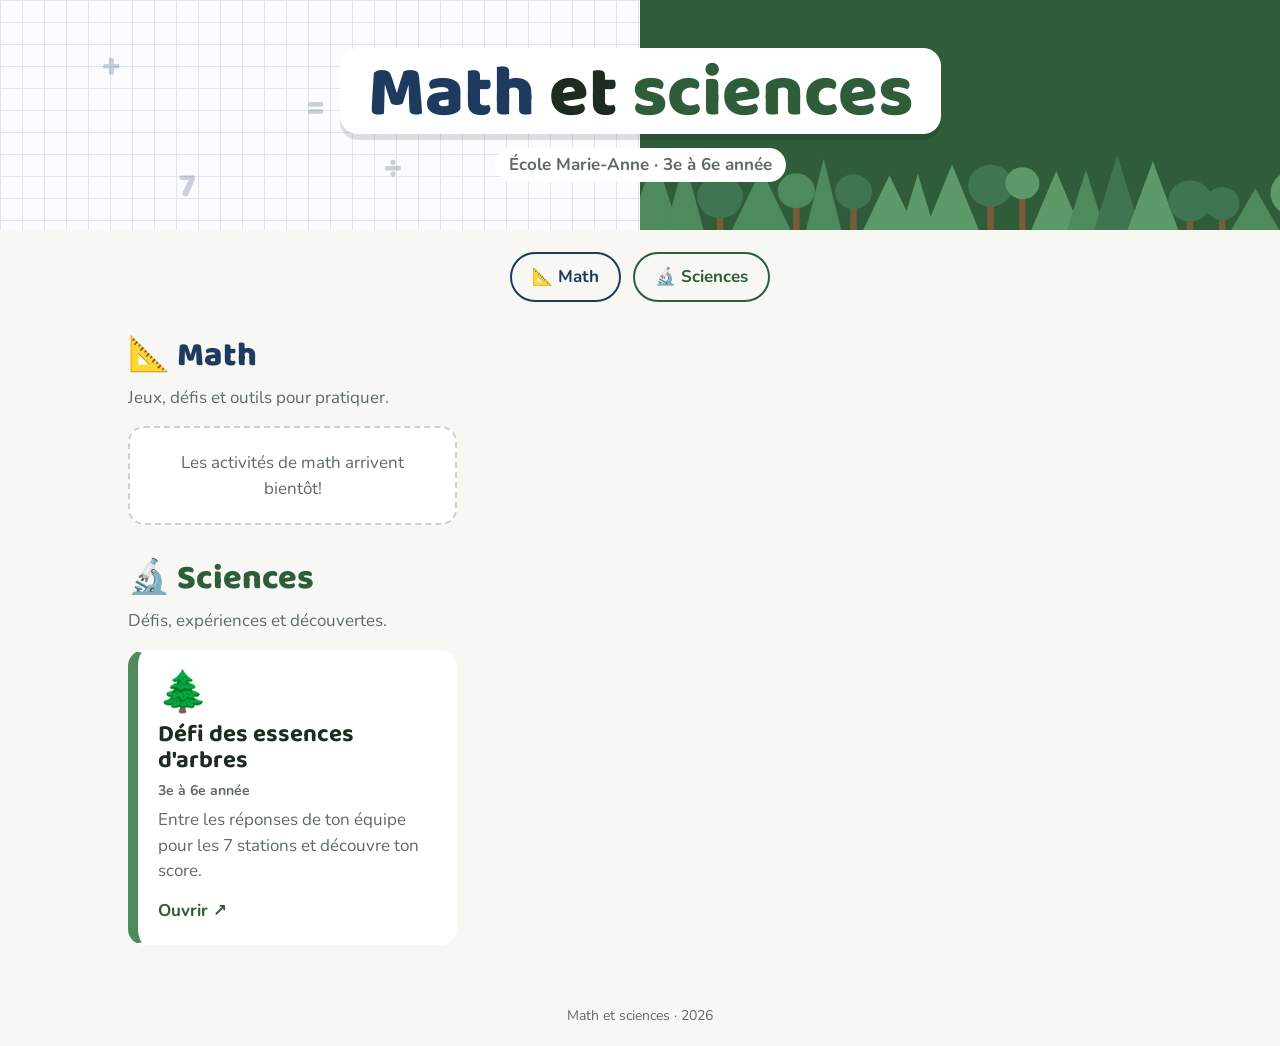
==== index.html @ 374506e2 "Add files via upload" ====
<!DOCTYPE html>
<html lang="fr">
<head>
<meta charset="utf-8">
<meta name="viewport" content="width=device-width, initial-scale=1">
<title>Math et sciences — École Marie-Anne</title>
<link rel="preconnect" href="https://fonts.googleapis.com">
<link rel="preconnect" href="https://fonts.gstatic.com" crossorigin>
<link href="https://fonts.googleapis.com/css2?family=Baloo+2:wght@600;800&family=Nunito:wght@400;700&display=swap" rel="stylesheet">
<style>
:root{
  --foret:#2F5D3A; --feuille:#4E8A5C; --mousse:#EAF2E6;
  --encre:#1F3A5F; --quadrille:#DCE6F2; --papier:#FBFCFE;
  --texte:#1E2B20; --doux:#5E6B62; --soleil:#F2B84B;
}
*{box-sizing:border-box}
body{margin:0;font-family:"Nunito",system-ui,sans-serif;color:var(--texte);background:#F7F8F4;font-size:17px;line-height:1.5}
a{color:inherit}
:focus-visible{outline:4px solid var(--soleil);outline-offset:3px;border-radius:8px}

/* En-tête : moitié feuille quadrillée (math), moitié forêt (science) */
header{display:grid;grid-template-columns:1fr 1fr;min-height:230px;position:relative;overflow:hidden}
header .math{background-color:var(--papier);
  background-image:linear-gradient(var(--quadrille) 1px,transparent 1px),linear-gradient(90deg,var(--quadrille) 1px,transparent 1px);
  background-size:22px 22px}
header .sci{background:var(--foret);position:relative}
header .sci svg{position:absolute;left:0;bottom:0;width:100%;height:90px}
header .titre{position:absolute;inset:0;display:flex;flex-direction:column;align-items:center;justify-content:center;text-align:center;padding:20px;pointer-events:none}
header h1{font-family:"Baloo 2",sans-serif;font-weight:800;font-size:clamp(40px,7vw,72px);line-height:1;margin:0;
  background:#fff;padding:10px 28px 4px;border-radius:18px;box-shadow:0 6px 0 rgba(0,0,0,.12)}
header h1 .m{color:var(--encre)} header h1 .s{color:var(--foret)}
header p{margin:14px 0 0;background:#fff;padding:4px 14px;border-radius:999px;font-weight:700;color:var(--doux)}
.deco{position:absolute;font-family:"Baloo 2",sans-serif;font-weight:800;color:var(--encre);opacity:.22;font-size:34px}

main{max-width:1060px;margin:0 auto;padding:28px 18px 40px}
nav{display:flex;gap:12px;justify-content:center;flex-wrap:wrap;margin:-6px 0 26px}
nav a{text-decoration:none;font-weight:700;padding:10px 20px;border-radius:999px;border:2px solid currentColor}
nav a.m{color:var(--encre)} nav a.s{color:var(--foret)}
nav a:hover{background:#fff}

section{margin-top:28px}
section h2{font-family:"Baloo 2",sans-serif;font-weight:800;font-size:34px;margin:0 0 4px;display:flex;align-items:center;gap:12px}
section .intro{color:var(--doux);margin:0 0 16px}
#math h2{color:var(--encre)} #science h2{color:var(--foret)}

.grille{display:grid;grid-template-columns:repeat(auto-fill,minmax(280px,1fr));gap:18px}
.carte{display:flex;flex-direction:column;gap:6px;text-decoration:none;background:#fff;border-radius:16px;padding:20px;border:2px solid transparent;position:relative;transition:transform .15s,border-color .15s}
#math .carte{border-left:10px solid var(--encre)}
#science .carte{border-left:10px solid var(--feuille)}
.carte:hover{transform:translateY(-3px);border-color:var(--soleil)}
@media (prefers-reduced-motion:reduce){.carte{transition:none}.carte:hover{transform:none}}
.carte .icone{font-size:40px;line-height:1}
.carte h3{font-family:"Baloo 2",sans-serif;font-size:24px;margin:4px 0 0;line-height:1.1}
.carte p{margin:0;color:var(--doux)}
.carte .niv{font-size:14px;font-weight:700;color:var(--doux)}
.carte .go{margin-top:auto;padding-top:8px;font-weight:700}
#math .go{color:var(--encre)} #science .go{color:var(--foret)}
.nouveau{position:absolute;top:14px;right:14px;background:var(--soleil);color:var(--texte);font-weight:800;font-size:13px;padding:3px 10px;border-radius:999px;transform:rotate(4deg)}
.vide{background:#fff;border:2px dashed #C9D2CC;border-radius:16px;padding:22px;color:var(--doux);text-align:center}

footer{text-align:center;color:var(--doux);font-size:14px;padding:20px}
@media(max-width:640px){header{grid-template-columns:1fr;min-height:260px}header .math{min-height:130px}header .sci{min-height:130px}}
</style>
</head>
<body>

<header>
  <div class="math" aria-hidden="true">
    <span class="deco" style="left:8%;top:18%">+</span>
    <span class="deco" style="left:30%;top:62%">÷</span>
    <span class="deco" style="left:14%;top:70%">7</span>
    <span class="deco" style="left:38%;top:14%">×</span>
    <span class="deco" style="left:24%;top:36%">=</span>
  </div>
  <div class="sci" aria-hidden="true"><svg id="foret" viewBox="0 0 600 90" preserveAspectRatio="none"></svg></div>
  <div class="titre">
    <h1><span class="m">Math</span> et <span class="s">sciences</span></h1>
    <p id="sousTitre"></p>
  </div>
</header>

<main>
  <nav>
    <a class="m" href="#math">📐 Math</a>
    <a class="s" href="#science">🔬 Sciences</a>
  </nav>

  <section id="math">
    <h2>📐 Math</h2>
    <p class="intro">Jeux, défis et outils pour pratiquer.</p>
    <div class="grille" id="grilleMath"></div>
  </section>

  <section id="science">
    <h2>🔬 Sciences</h2>
    <p class="intro">Défis, expériences et découvertes.</p>
    <div class="grille" id="grilleScience"></div>
  </section>
</main>

<footer id="pied"></footer>

<script>
/* =========================================================
   CE QU'IL FAUT MODIFIER POUR METTRE LE SITE À JOUR
   ========================================================= */
const SOUS_TITRE = "École Marie-Anne · 3e à 6e année";

// Pour ajouter une activité : copie un bloc { ... }, colle-le dans la liste
// et change les informations. matiere : "math" ou "science".
// date : la date d'ajout (le badge « Nouveau! » s'affiche pendant 14 jours).
const RESSOURCES = [
  {
    matiere: "science",
    icone: "🌲",
    titre: "Défi des essences d'arbres",
    description: "Entre les réponses de ton équipe pour les 7 stations et découvre ton score.",
    niveaux: "3e à 6e année",
    lien: "https://script.google.com/macros/s/AKfycbwBoba_kfofpXw3g_yowKZV_xkmOaLPR7cN2TtgPImqyHQHeQxLWDqhCbAi-2AgjlAp/exec",
    date: "2026-09-27"
  },
];
/* ========================================================= */

function esc(s){return String(s??"").replace(/[&<>"']/g,c=>({"&":"&amp;","<":"&lt;",">":"&gt;",'"':"&quot;","'":"&#39;"}[c]));}
function estNouveau(d){const t=Date.parse(d);return !isNaN(t)&&(Date.now()-t)<14*864e5;}
function carte(r){
  return `<a class="carte" href="${esc(r.lien)}" target="_blank" rel="noopener">
    ${estNouveau(r.date)?'<span class="nouveau">Nouveau!</span>':''}
    <span class="icone" aria-hidden="true">${esc(r.icone||"⭐")}</span>
    <h3>${esc(r.titre)}</h3>
    ${r.niveaux?`<span class="niv">${esc(r.niveaux)}</span>`:''}
    <p>${esc(r.description)}</p>
    <span class="go">Ouvrir ↗</span></a>`;
}
function remplir(id,matiere,vide){
  const items=RESSOURCES.filter(r=>r.matiere===matiere).sort((a,b)=>(b.date||"").localeCompare(a.date||""));
  document.getElementById(id).innerHTML=items.length?items.map(carte).join(""):`<div class="vide">${vide}</div>`;
}
remplir("grilleMath","math","Les activités de math arrivent bientôt!");
remplir("grilleScience","science","Les activités de sciences arrivent bientôt!");
document.getElementById("sousTitre").textContent=SOUS_TITRE;
document.getElementById("pied").textContent="Math et sciences · "+new Date().getFullYear();

// Petite forêt dessinée (même style que les feuilles du défi)
(function(){let s="",x=-10,g=11;const r=()=>{g=(g*9301+49297)%233280;return g/233280};
  const c=["#4E8A5C","#3F7550","#5E9A69"];
  while(x<610){const w=30+r()*26,h=40+r()*40,k=c[Math.floor(r()*3)];
    s+=r()<.5?`<path d="M${x} 90 L${x+w/2} ${90-h} L${x+w} 90Z" fill="${k}"/>`
      :`<rect x="${x+w/2-3}" y="${90-h*.45}" width="6" height="${h*.45}" fill="#7A5A3A"/><circle cx="${x+w/2}" cy="${90-h*.62}" r="${w*.42}" fill="${k}"/>`;
    x+=w*.72;}
  document.getElementById("foret").innerHTML=s;})();
</script>
</body>
</html>
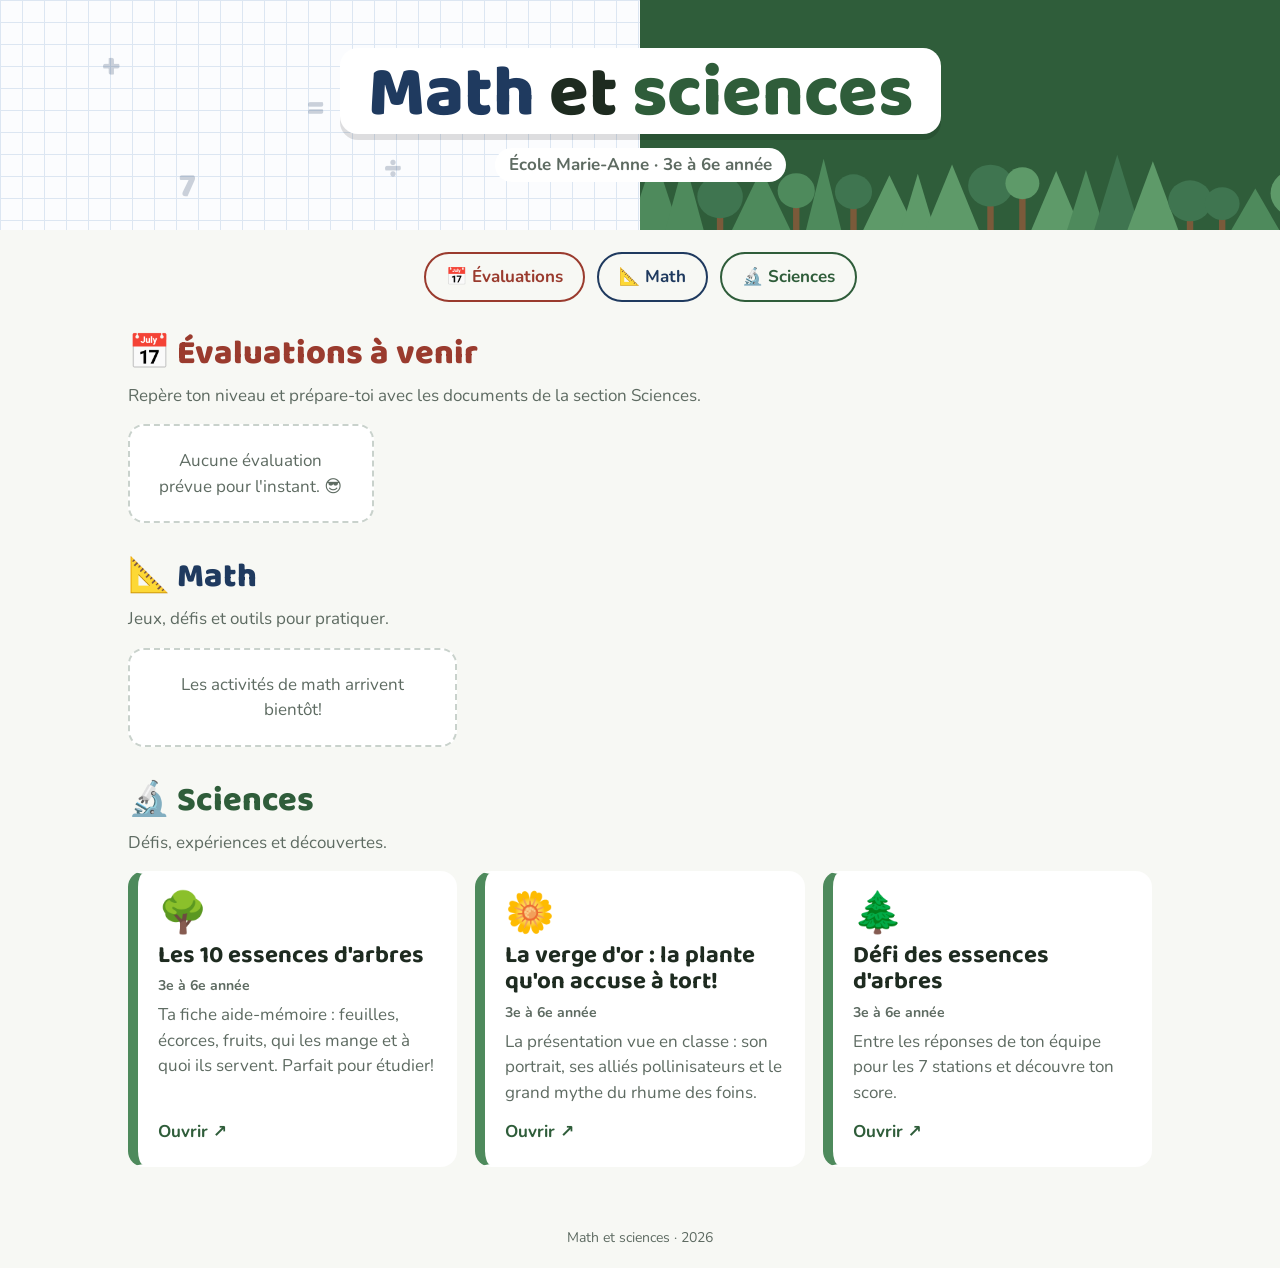
==== commit 834bf76b: "Add files via upload" ====
--- a/index.html
+++ b/index.html
@@ -35,7 +35,7 @@
 main{max-width:1060px;margin:0 auto;padding:28px 18px 40px}
 nav{display:flex;gap:12px;justify-content:center;flex-wrap:wrap;margin:-6px 0 26px}
 nav a{text-decoration:none;font-weight:700;padding:10px 20px;border-radius:999px;border:2px solid currentColor}
-nav a.m{color:var(--encre)} nav a.s{color:var(--foret)}
+nav a.e{color:#9A3B2E} nav a.m{color:var(--encre)} nav a.s{color:var(--foret)}
 nav a:hover{background:#fff}
 
 section{margin-top:28px}
@@ -58,6 +58,16 @@
 .nouveau{position:absolute;top:14px;right:14px;background:var(--soleil);color:var(--texte);font-weight:800;font-size:13px;padding:3px 10px;border-radius:999px;transform:rotate(4deg)}
 .vide{background:#fff;border:2px dashed #C9D2CC;border-radius:16px;padding:22px;color:var(--doux);text-align:center}
 
+/* Évaluations à venir */
+#evals{margin:0 0 8px}
+#evals h2{color:#9A3B2E}
+.evals{display:grid;grid-template-columns:repeat(auto-fill,minmax(220px,1fr));gap:14px}
+.eval{background:#fff;border-radius:16px;padding:16px 18px;border-top:8px solid var(--c);display:flex;flex-direction:column;gap:4px}
+.eval .niv-badge{align-self:flex-start;background:var(--c);color:var(--texte);font-weight:800;font-size:15px;padding:2px 12px;border-radius:999px}
+.eval .quand{font-family:"Baloo 2",sans-serif;font-weight:800;font-size:22px;line-height:1.15;margin-top:4px}
+.eval .heure{font-weight:700;color:var(--doux)}
+.eval .sujet{margin:4px 0 0}
+.eval.bientot .quand::after{content:" · bientôt!";color:#9A3B2E;font-size:16px}
 footer{text-align:center;color:var(--doux);font-size:14px;padding:20px}
 @media(max-width:640px){header{grid-template-columns:1fr;min-height:260px}header .math{min-height:130px}header .sci{min-height:130px}}
 </style>
@@ -81,9 +91,16 @@
 
 <main>
   <nav>
+    <a class="e" href="#evals">📅 Évaluations</a>
     <a class="m" href="#math">📐 Math</a>
     <a class="s" href="#science">🔬 Sciences</a>
   </nav>
+
+  <section id="evals">
+    <h2>📅 Évaluations à venir</h2>
+    <p class="intro">Repère ton niveau et prépare-toi avec les documents de la section Sciences.</p>
+    <div class="evals" id="grilleEvals"></div>
+  </section>
 
   <section id="math">
     <h2>📐 Math</h2>
@@ -109,7 +126,34 @@
 // Pour ajouter une activité : copie un bloc { ... }, colle-le dans la liste
 // et change les informations. matiere : "math" ou "science".
 // date : la date d'ajout (le badge « Nouveau! » s'affiche pendant 14 jours).
+// Évaluations : elles disparaissent toutes seules le lendemain de leur date.
+// niveau : "3e", "4e", "5e" ou "6e". date : AAAA-MM-JJ.
+const EVALUATIONS = [
+  { niveau:"3e", matiere:"Sciences", date:"2026-10-23", heure:"11 h 00", sujet:"La verge d'or + les 10 essences d'arbres" },
+  { niveau:"6e", matiere:"Sciences", date:"2026-10-26", heure:"11 h 30", sujet:"La verge d'or + les 10 essences d'arbres" },
+  { niveau:"4e", matiere:"Sciences", date:"2026-10-26", heure:"14 h 10", sujet:"La verge d'or + les 10 essences d'arbres" },
+  { niveau:"5e", matiere:"Sciences", date:"2026-10-27", heure:"14 h 10", sujet:"La verge d'or + les 10 essences d'arbres" },
+];
+
 const RESSOURCES = [
+  {
+    matiere: "science",
+    icone: "🌳",
+    titre: "Les 10 essences d'arbres",
+    description: "Ta fiche aide-mémoire : feuilles, écorces, fruits, qui les mange et à quoi ils servent. Parfait pour étudier!",
+    niveaux: "3e à 6e année",
+    lien: "essences-arbres.pdf",
+    date: "2026-10-19"
+  },
+  {
+    matiere: "science",
+    icone: "🌼",
+    titre: "La verge d'or : la plante qu'on accuse à tort!",
+    description: "La présentation vue en classe : son portrait, ses alliés pollinisateurs et le grand mythe du rhume des foins.",
+    niveaux: "3e à 6e année",
+    lien: "verge-dor.pdf",
+    date: "2026-10-19"
+  },
   {
     matiere: "science",
     icone: "🌲",
@@ -137,6 +181,25 @@
   const items=RESSOURCES.filter(r=>r.matiere===matiere).sort((a,b)=>(b.date||"").localeCompare(a.date||""));
   document.getElementById(id).innerHTML=items.length?items.map(carte).join(""):`<div class="vide">${vide}</div>`;
 }
+
+const COULEURS={"3e":"#F6C46A","4e":"#8CCB7E","5e":"#7FB2E5","6e":"#EFA3C0"};
+const JOURS=["dimanche","lundi","mardi","mercredi","jeudi","vendredi","samedi"];
+const MOIS=["janvier","février","mars","avril","mai","juin","juillet","août","septembre","octobre","novembre","décembre"];
+(function(){
+  const auj=new Date();auj.setHours(0,0,0,0);
+  const liste=EVALUATIONS.map(e=>{const [a,m,j]=e.date.split("-").map(Number);return {...e,d:new Date(a,m-1,j)};})
+    .filter(e=>e.d>=auj).sort((x,y)=>x.d-y.d||x.heure.localeCompare(y.heure));
+  const el=document.getElementById("grilleEvals");
+  if(!liste.length){el.innerHTML='<div class="vide">Aucune évaluation prévue pour l\'instant. 😎</div>';return;}
+  el.innerHTML=liste.map(e=>{
+    const jours=Math.round((e.d-auj)/864e5);
+    const quand=jours===0?"Aujourd'hui":jours===1?"Demain":`${JOURS[e.d.getDay()]} ${e.d.getDate()} ${MOIS[e.d.getMonth()]}`;
+    return `<div class="eval${jours<=2?' bientot':''}" style="--c:${COULEURS[e.niveau]||'#ccc'}">
+      <span class="niv-badge">${esc(e.niveau)} année</span>
+      <span class="quand">${esc(quand.charAt(0).toUpperCase()+quand.slice(1))}</span>
+      <span class="heure">${esc(e.heure)} · ${esc(e.matiere)}</span>
+      <p class="sujet">${esc(e.sujet)}</p></div>`;}).join("");
+})();
 remplir("grilleMath","math","Les activités de math arrivent bientôt!");
 remplir("grilleScience","science","Les activités de sciences arrivent bientôt!");
 document.getElementById("sousTitre").textContent=SOUS_TITRE;
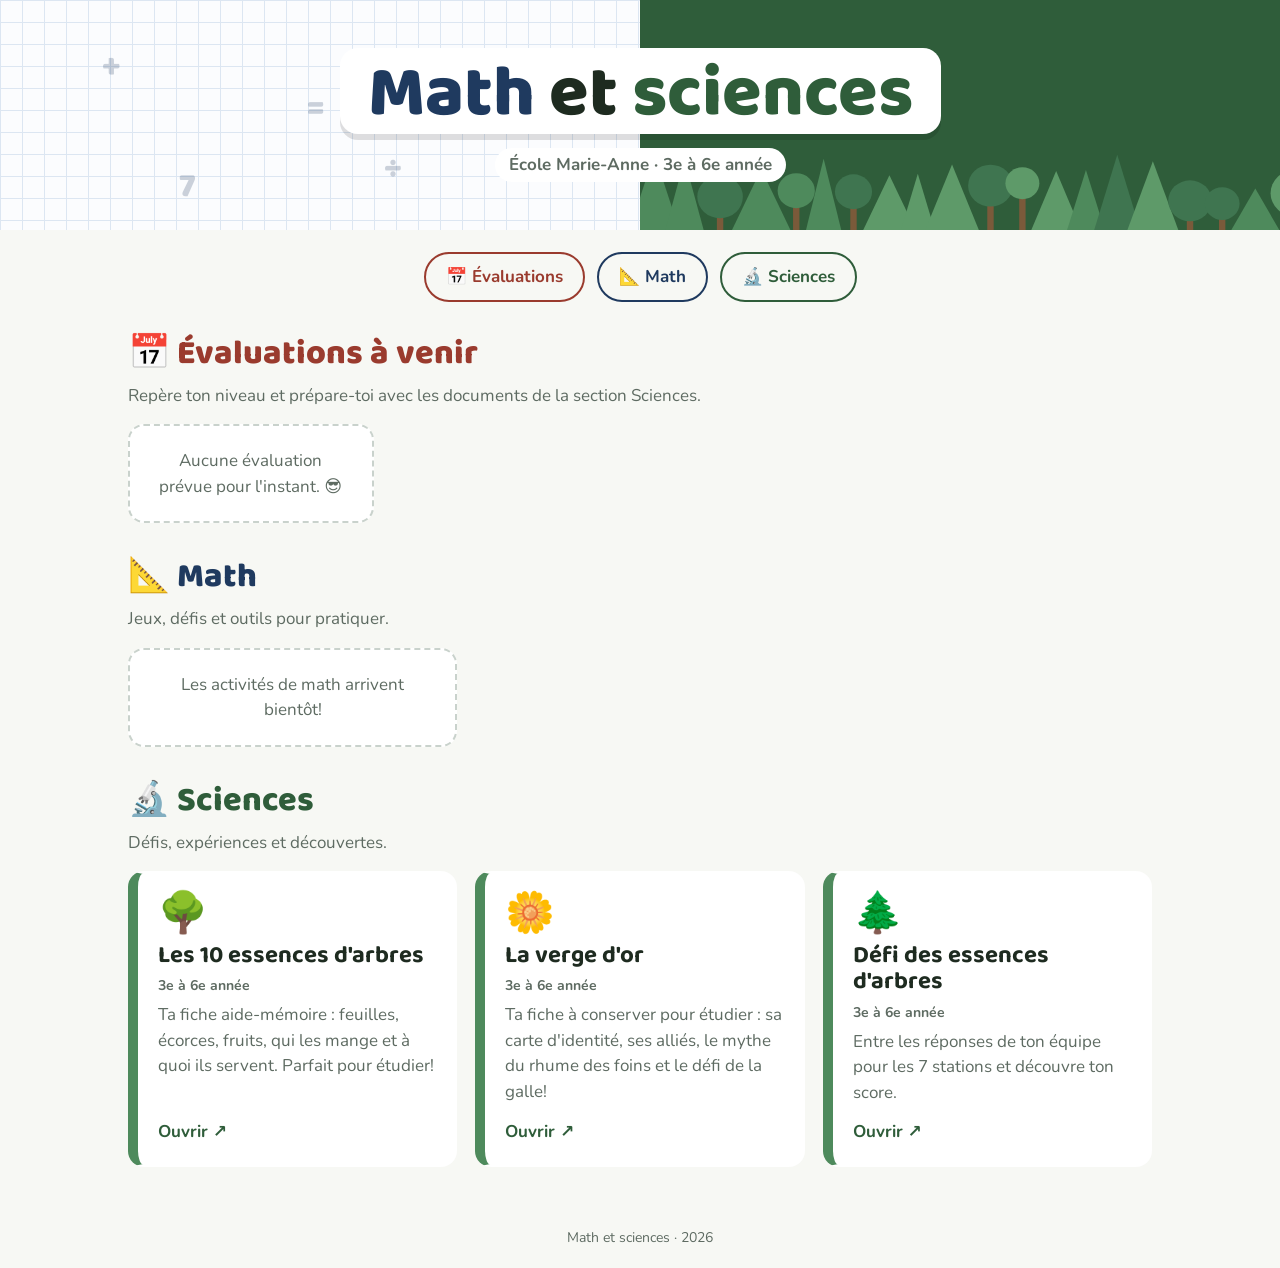
==== commit f6eb0b3f: "Add files via upload" ====
--- a/index.html
+++ b/index.html
@@ -148,8 +148,8 @@
   {
     matiere: "science",
     icone: "🌼",
-    titre: "La verge d'or : la plante qu'on accuse à tort!",
-    description: "La présentation vue en classe : son portrait, ses alliés pollinisateurs et le grand mythe du rhume des foins.",
+    titre: "La verge d'or",
+    description: "Ta fiche à conserver pour étudier : sa carte d'identité, ses alliés, le mythe du rhume des foins et le défi de la galle!",
     niveaux: "3e à 6e année",
     lien: "verge-dor.pdf",
     date: "2026-10-19"
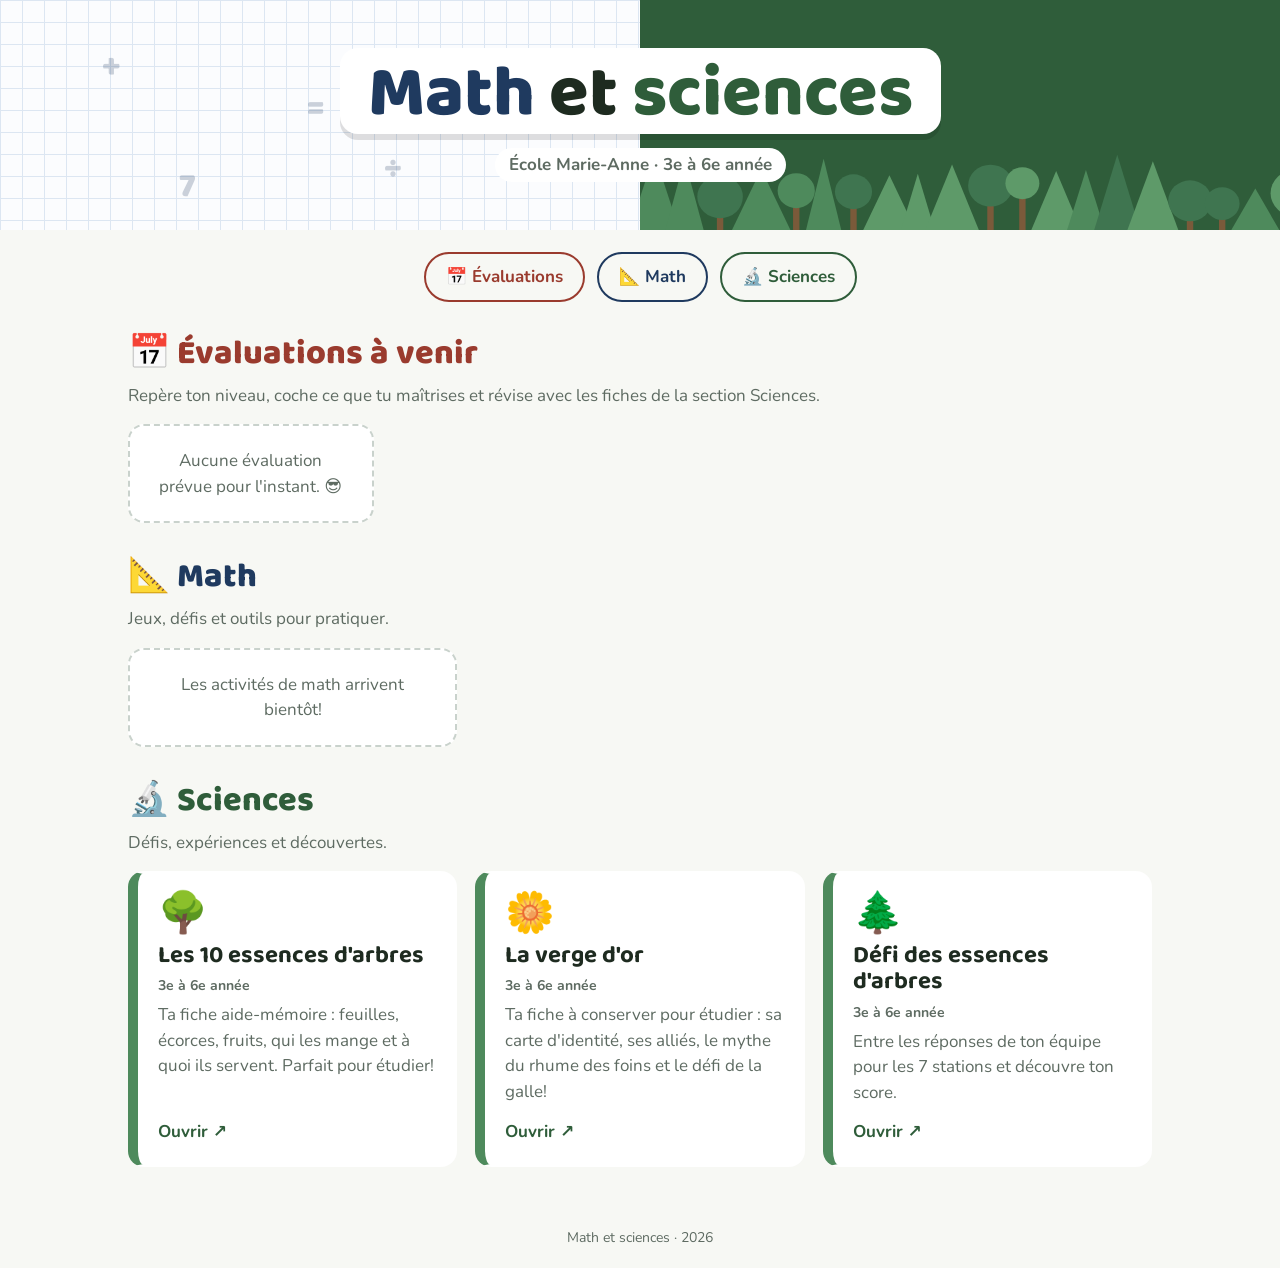
==== commit a0b9a395: "Add files via upload" ====
--- a/index.html
+++ b/index.html
@@ -67,6 +67,11 @@
 .eval .quand{font-family:"Baloo 2",sans-serif;font-weight:800;font-size:22px;line-height:1.15;margin-top:4px}
 .eval .heure{font-weight:700;color:var(--doux)}
 .eval .sujet{margin:4px 0 0}
+.eval .cap{color:#C2571B;font-weight:800;font-size:14px;margin-top:8px;padding-top:8px;border-top:2px dashed #e6e3d8}
+.eval ul.app{list-style:none;padding:0;margin:2px 0 0;display:flex;flex-direction:column;gap:4px}
+.eval ul.app li{font-size:14.5px;line-height:1.35;padding-left:22px;position:relative}
+.eval ul.app li::before{content:"☐";position:absolute;left:0;top:0}
+.rappel{margin-top:14px;background:#eaf5ee;border-radius:14px;padding:12px 16px;font-size:15px;line-height:1.5}
 .eval.bientot .quand::after{content:" · bientôt!";color:#9A3B2E;font-size:16px}
 footer{text-align:center;color:var(--doux);font-size:14px;padding:20px}
 @media(max-width:640px){header{grid-template-columns:1fr;min-height:260px}header .math{min-height:130px}header .sci{min-height:130px}}
@@ -98,8 +103,9 @@
 
   <section id="evals">
     <h2>📅 Évaluations à venir</h2>
-    <p class="intro">Repère ton niveau et prépare-toi avec les documents de la section Sciences.</p>
+    <p class="intro">Repère ton niveau, coche ce que tu maîtrises et révise avec les fiches de la section Sciences.</p>
     <div class="evals" id="grilleEvals"></div>
+    <div class="rappel" id="rappelArbres">🍁 <b>Feuillus :</b> érable à sucre, érable rouge, bouleau blanc, bouleau jaune, chêne rouge, peuplier faux-tremble<br>🌲 <b>Conifères :</b> sapin baumier, épinette blanche, pin blanc, thuya occidental</div>
   </section>
 
   <section id="math">
@@ -129,10 +135,10 @@
 // Évaluations : elles disparaissent toutes seules le lendemain de leur date.
 // niveau : "3e", "4e", "5e" ou "6e". date : AAAA-MM-JJ.
 const EVALUATIONS = [
-  { niveau:"3e", matiere:"Sciences", date:"2026-10-23", heure:"11 h 00", sujet:"La verge d'or + les 10 essences d'arbres" },
-  { niveau:"6e", matiere:"Sciences", date:"2026-10-26", heure:"11 h 30", sujet:"La verge d'or + les 10 essences d'arbres" },
-  { niveau:"4e", matiere:"Sciences", date:"2026-10-26", heure:"14 h 10", sujet:"La verge d'or + les 10 essences d'arbres" },
-  { niveau:"5e", matiere:"Sciences", date:"2026-10-27", heure:"14 h 10", sujet:"La verge d'or + les 10 essences d'arbres" },
+  { niveau:"3e", matiere:"Sciences", date:"2026-10-23", heure:"11 h 00", sujet:"Les 10 essences d'arbres" , apprendre:["Dire si un arbre est un feuillu 🍁 ou un conifère 🌲", "Nommer 3 utilités d'un arbre pour l'humain (au choix)", "Associer un animal à un arbre (au choix)", "Donner 1 info de plus sur un arbre (au choix)"] },
+  { niveau:"6e", matiere:"Sciences", date:"2026-10-26", heure:"11 h 30", sujet:"La verge d'or + les 10 essences d'arbres" , apprendre:["Associer les arbres aux feuillus 🍁 et aux conifères 🌲", "Associer 3 fruits à leur arbre (au choix)", "Associer 3 feuilles ou aiguilles à leur arbre (au choix)", "Associer 2 animaux à leur arbre", "🌼 Verge d'or : donner 3 caractéristiques"] },
+  { niveau:"4e", matiere:"Sciences", date:"2026-10-26", heure:"14 h 10", sujet:"La verge d'or + les 10 essences d'arbres" , apprendre:["Associer les arbres aux feuillus 🍁 et aux conifères 🌲", "Associer 3 fruits à leur arbre (au choix)", "Associer 3 feuilles ou aiguilles à leur arbre (au choix)", "🌼 Verge d'or : donner 3 caractéristiques"] },
+  { niveau:"5e", matiere:"Sciences", date:"2026-10-27", heure:"14 h 10", sujet:"La verge d'or + les 10 essences d'arbres" , apprendre:["Associer les arbres aux feuillus 🍁 et aux conifères 🌲", "Associer 3 fruits à leur arbre (au choix)", "Associer 3 feuilles ou aiguilles à leur arbre (au choix)", "Associer 1 animal à un arbre (au choix)", "🌼 Verge d'or : donner 3 caractéristiques"] },
 ];
 
 const RESSOURCES = [
@@ -190,7 +196,7 @@
   const liste=EVALUATIONS.map(e=>{const [a,m,j]=e.date.split("-").map(Number);return {...e,d:new Date(a,m-1,j)};})
     .filter(e=>e.d>=auj).sort((x,y)=>x.d-y.d||x.heure.localeCompare(y.heure));
   const el=document.getElementById("grilleEvals");
-  if(!liste.length){el.innerHTML='<div class="vide">Aucune évaluation prévue pour l\'instant. 😎</div>';return;}
+  if(!liste.length){document.getElementById('rappelArbres').style.display='none';el.innerHTML='<div class="vide">Aucune évaluation prévue pour l\'instant. 😎</div>';return;}
   el.innerHTML=liste.map(e=>{
     const jours=Math.round((e.d-auj)/864e5);
     const quand=jours===0?"Aujourd'hui":jours===1?"Demain":`${JOURS[e.d.getDay()]} ${e.d.getDate()} ${MOIS[e.d.getMonth()]}`;
@@ -198,7 +204,7 @@
       <span class="niv-badge">${esc(e.niveau)} année</span>
       <span class="quand">${esc(quand.charAt(0).toUpperCase()+quand.slice(1))}</span>
       <span class="heure">${esc(e.heure)} · ${esc(e.matiere)}</span>
-      <p class="sujet">${esc(e.sujet)}</p></div>`;}).join("");
+      <p class="sujet">${esc(e.sujet)}</p>${(e.apprendre||[]).length?`<div class="cap">Je dois être capable de :</div><ul class="app">${e.apprendre.map(a=>`<li>${esc(a)}</li>`).join("")}</ul>`:""}</div>`;}).join("");
 })();
 remplir("grilleMath","math","Les activités de math arrivent bientôt!");
 remplir("grilleScience","science","Les activités de sciences arrivent bientôt!");
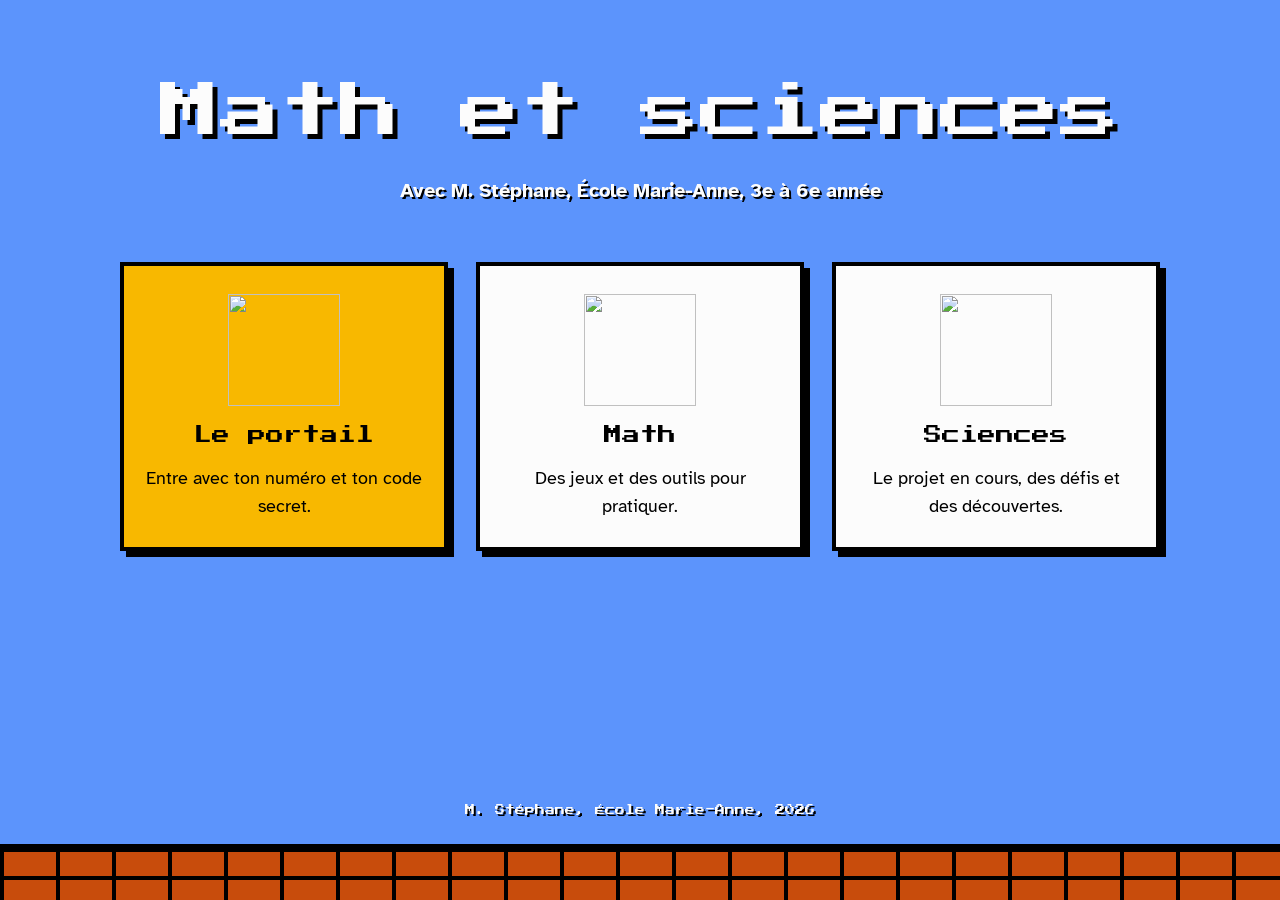
==== commit dc001782: "Add files via upload" ====
--- a/index.html
+++ b/index.html
@@ -3,222 +3,55 @@
 <head>
 <meta charset="utf-8">
 <meta name="viewport" content="width=device-width, initial-scale=1">
-<title>Math et sciences — École Marie-Anne</title>
 <link rel="preconnect" href="https://fonts.googleapis.com">
 <link rel="preconnect" href="https://fonts.gstatic.com" crossorigin>
-<link href="https://fonts.googleapis.com/css2?family=Baloo+2:wght@600;800&family=Nunito:wght@400;700&display=swap" rel="stylesheet">
+<link href="https://fonts.googleapis.com/css2?family=Atkinson+Hyperlegible:wght@400;700&family=Press+Start+2P&display=swap" rel="stylesheet">
+<link rel="stylesheet" href="style.css">
+<link rel="icon" href="icones/portail.png">
+<title>Math et sciences avec M. Stéphane</title>
 <style>
-:root{
-  --foret:#2F5D3A; --feuille:#4E8A5C; --mousse:#EAF2E6;
-  --encre:#1F3A5F; --quadrille:#DCE6F2; --papier:#FBFCFE;
-  --texte:#1E2B20; --doux:#5E6B62; --soleil:#F2B84B;
-}
-*{box-sizing:border-box}
-body{margin:0;font-family:"Nunito",system-ui,sans-serif;color:var(--texte);background:#F7F8F4;font-size:17px;line-height:1.5}
-a{color:inherit}
-:focus-visible{outline:4px solid var(--soleil);outline-offset:3px;border-radius:8px}
-
-/* En-tête : moitié feuille quadrillée (math), moitié forêt (science) */
-header{display:grid;grid-template-columns:1fr 1fr;min-height:230px;position:relative;overflow:hidden}
-header .math{background-color:var(--papier);
-  background-image:linear-gradient(var(--quadrille) 1px,transparent 1px),linear-gradient(90deg,var(--quadrille) 1px,transparent 1px);
-  background-size:22px 22px}
-header .sci{background:var(--foret);position:relative}
-header .sci svg{position:absolute;left:0;bottom:0;width:100%;height:90px}
-header .titre{position:absolute;inset:0;display:flex;flex-direction:column;align-items:center;justify-content:center;text-align:center;padding:20px;pointer-events:none}
-header h1{font-family:"Baloo 2",sans-serif;font-weight:800;font-size:clamp(40px,7vw,72px);line-height:1;margin:0;
-  background:#fff;padding:10px 28px 4px;border-radius:18px;box-shadow:0 6px 0 rgba(0,0,0,.12)}
-header h1 .m{color:var(--encre)} header h1 .s{color:var(--foret)}
-header p{margin:14px 0 0;background:#fff;padding:4px 14px;border-radius:999px;font-weight:700;color:var(--doux)}
-.deco{position:absolute;font-family:"Baloo 2",sans-serif;font-weight:800;color:var(--encre);opacity:.22;font-size:34px}
-
-main{max-width:1060px;margin:0 auto;padding:28px 18px 40px}
-nav{display:flex;gap:12px;justify-content:center;flex-wrap:wrap;margin:-6px 0 26px}
-nav a{text-decoration:none;font-weight:700;padding:10px 20px;border-radius:999px;border:2px solid currentColor}
-nav a.e{color:#9A3B2E} nav a.m{color:var(--encre)} nav a.s{color:var(--foret)}
-nav a:hover{background:#fff}
-
-section{margin-top:28px}
-section h2{font-family:"Baloo 2",sans-serif;font-weight:800;font-size:34px;margin:0 0 4px;display:flex;align-items:center;gap:12px}
-section .intro{color:var(--doux);margin:0 0 16px}
-#math h2{color:var(--encre)} #science h2{color:var(--foret)}
-
-.grille{display:grid;grid-template-columns:repeat(auto-fill,minmax(280px,1fr));gap:18px}
-.carte{display:flex;flex-direction:column;gap:6px;text-decoration:none;background:#fff;border-radius:16px;padding:20px;border:2px solid transparent;position:relative;transition:transform .15s,border-color .15s}
-#math .carte{border-left:10px solid var(--encre)}
-#science .carte{border-left:10px solid var(--feuille)}
-.carte:hover{transform:translateY(-3px);border-color:var(--soleil)}
-@media (prefers-reduced-motion:reduce){.carte{transition:none}.carte:hover{transform:none}}
-.carte .icone{font-size:40px;line-height:1}
-.carte h3{font-family:"Baloo 2",sans-serif;font-size:24px;margin:4px 0 0;line-height:1.1}
-.carte p{margin:0;color:var(--doux)}
-.carte .niv{font-size:14px;font-weight:700;color:var(--doux)}
-.carte .go{margin-top:auto;padding-top:8px;font-weight:700}
-#math .go{color:var(--encre)} #science .go{color:var(--foret)}
-.nouveau{position:absolute;top:14px;right:14px;background:var(--soleil);color:var(--texte);font-weight:800;font-size:13px;padding:3px 10px;border-radius:999px;transform:rotate(4deg)}
-.vide{background:#fff;border:2px dashed #C9D2CC;border-radius:16px;padding:22px;color:var(--doux);text-align:center}
-
-/* Évaluations à venir */
-#evals{margin:0 0 8px}
-#evals h2{color:#9A3B2E}
-.evals{display:grid;grid-template-columns:repeat(auto-fill,minmax(220px,1fr));gap:14px}
-.eval{background:#fff;border-radius:16px;padding:16px 18px;border-top:8px solid var(--c);display:flex;flex-direction:column;gap:4px}
-.eval .niv-badge{align-self:flex-start;background:var(--c);color:var(--texte);font-weight:800;font-size:15px;padding:2px 12px;border-radius:999px}
-.eval .quand{font-family:"Baloo 2",sans-serif;font-weight:800;font-size:22px;line-height:1.15;margin-top:4px}
-.eval .heure{font-weight:700;color:var(--doux)}
-.eval .sujet{margin:4px 0 0}
-.eval .cap{color:#C2571B;font-weight:800;font-size:14px;margin-top:8px;padding-top:8px;border-top:2px dashed #e6e3d8}
-.eval ul.app{list-style:none;padding:0;margin:2px 0 0;display:flex;flex-direction:column;gap:4px}
-.eval ul.app li{font-size:14.5px;line-height:1.35;padding-left:22px;position:relative}
-.eval ul.app li::before{content:"☐";position:absolute;left:0;top:0}
-.rappel{margin-top:14px;background:#eaf5ee;border-radius:14px;padding:12px 16px;font-size:15px;line-height:1.5}
-.eval.bientot .quand::after{content:" · bientôt!";color:#9A3B2E;font-size:16px}
-footer{text-align:center;color:var(--doux);font-size:14px;padding:20px}
-@media(max-width:640px){header{grid-template-columns:1fr;min-height:260px}header .math{min-height:130px}header .sci{min-height:130px}}
+  .hero { max-width: 1080px; margin: 0 auto; padding: 72px 20px 24px; text-align: center; }
+  .hero h1 { font-family: var(--pixel); color: var(--blanc); font-size: clamp(26px, 7vw, 60px); line-height: 1.35; text-shadow: 5px 5px 0 var(--nuit); }
+  .hero p { margin: 22px 0 0; color: var(--blanc); font-weight: 700; font-size: 20px; text-shadow: 2px 2px 0 var(--nuit); }
+  .portes { max-width: 1080px; margin: 0 auto; padding: 32px 20px 72px; display: grid; grid-template-columns: repeat(auto-fit, minmax(260px, 1fr)); gap: 28px; align-content: start; }
+  .porte { display: flex; flex-direction: column; align-items: center; text-align: center; gap: 16px; padding: 28px 22px 26px; text-decoration: none; }
+  .porte:hover { background: #FFF6D6; }
+  .porte:active { transform: translate(4px, 4px); box-shadow: 2px 2px 0 var(--nuit); }
+  .porte img { width: 112px; height: 112px; }
+  .porte h2 { font-family: var(--pixel); font-size: 18px; line-height: 1.5; }
+  .porte p { margin: 0; }
+  .porte.vedette { background: var(--or); }
+  .porte.vedette:hover { background: #FFD24A; }
 </style>
 </head>
 <body>
+<div class="hero">
+  <h1>Math et sciences</h1>
+  <p>Avec M. Stéphane, École Marie-Anne, 3e à 6e année</p>
+</div>
 
-<header>
-  <div class="math" aria-hidden="true">
-    <span class="deco" style="left:8%;top:18%">+</span>
-    <span class="deco" style="left:30%;top:62%">÷</span>
-    <span class="deco" style="left:14%;top:70%">7</span>
-    <span class="deco" style="left:38%;top:14%">×</span>
-    <span class="deco" style="left:24%;top:36%">=</span>
-  </div>
-  <div class="sci" aria-hidden="true"><svg id="foret" viewBox="0 0 600 90" preserveAspectRatio="none"></svg></div>
-  <div class="titre">
-    <h1><span class="m">Math</span> et <span class="s">sciences</span></h1>
-    <p id="sousTitre"></p>
-  </div>
-</header>
-
-<main>
-  <nav>
-    <a class="e" href="#evals">📅 Évaluations</a>
-    <a class="m" href="#math">📐 Math</a>
-    <a class="s" href="#science">🔬 Sciences</a>
-  </nav>
-
-  <section id="evals">
-    <h2>📅 Évaluations à venir</h2>
-    <p class="intro">Repère ton niveau, coche ce que tu maîtrises et révise avec les fiches de la section Sciences.</p>
-    <div class="evals" id="grilleEvals"></div>
-    <div class="rappel" id="rappelArbres">🍁 <b>Feuillus :</b> érable à sucre, érable rouge, bouleau blanc, bouleau jaune, chêne rouge, peuplier faux-tremble<br>🌲 <b>Conifères :</b> sapin baumier, épinette blanche, pin blanc, thuya occidental</div>
-  </section>
-
-  <section id="math">
-    <h2>📐 Math</h2>
-    <p class="intro">Jeux, défis et outils pour pratiquer.</p>
-    <div class="grille" id="grilleMath"></div>
-  </section>
-
-  <section id="science">
-    <h2>🔬 Sciences</h2>
-    <p class="intro">Défis, expériences et découvertes.</p>
-    <div class="grille" id="grilleScience"></div>
-  </section>
+<main class="portes">
+  <a class="bloc porte vedette" data-portail href="#">
+    <img class="pix" src="icones/portail.png" alt="" width="112" height="112">
+    <h2>Le portail</h2>
+    <p>Entre avec ton numéro et ton code secret.</p>
+  </a>
+  <a class="bloc porte" href="math.html">
+    <img class="pix" src="icones/compas.png" alt="" width="112" height="112">
+    <h2>Math</h2>
+    <p>Des jeux et des outils pour pratiquer.</p>
+  </a>
+  <a class="bloc porte" href="sciences.html">
+    <img class="pix" src="icones/eprouvette.png" alt="" width="112" height="112">
+    <h2>Sciences</h2>
+    <p>Le projet en cours, des défis et des découvertes.</p>
+  </a>
 </main>
 
-<footer id="pied"></footer>
-
-<script>
-/* =========================================================
-   CE QU'IL FAUT MODIFIER POUR METTRE LE SITE À JOUR
-   ========================================================= */
-const SOUS_TITRE = "École Marie-Anne · 3e à 6e année";
-
-// Pour ajouter une activité : copie un bloc { ... }, colle-le dans la liste
-// et change les informations. matiere : "math" ou "science".
-// date : la date d'ajout (le badge « Nouveau! » s'affiche pendant 14 jours).
-// Évaluations : elles disparaissent toutes seules le lendemain de leur date.
-// niveau : "3e", "4e", "5e" ou "6e". date : AAAA-MM-JJ.
-const EVALUATIONS = [
-  { niveau:"3e", matiere:"Sciences", date:"2026-10-23", heure:"11 h 00", sujet:"Les 10 essences d'arbres" , apprendre:["Dire si un arbre est un feuillu 🍁 ou un conifère 🌲", "Nommer 3 utilités d'un arbre pour l'humain (au choix)", "Associer un animal à un arbre (au choix)", "Donner 1 info de plus sur un arbre (au choix)"] },
-  { niveau:"6e", matiere:"Sciences", date:"2026-10-26", heure:"11 h 30", sujet:"La verge d'or + les 10 essences d'arbres" , apprendre:["Associer les arbres aux feuillus 🍁 et aux conifères 🌲", "Associer 3 fruits à leur arbre (au choix)", "Associer 3 feuilles ou aiguilles à leur arbre (au choix)", "Associer 2 animaux à leur arbre", "🌼 Verge d'or : donner 3 caractéristiques"] },
-  { niveau:"4e", matiere:"Sciences", date:"2026-10-26", heure:"14 h 10", sujet:"La verge d'or + les 10 essences d'arbres" , apprendre:["Associer les arbres aux feuillus 🍁 et aux conifères 🌲", "Associer 3 fruits à leur arbre (au choix)", "Associer 3 feuilles ou aiguilles à leur arbre (au choix)", "🌼 Verge d'or : donner 3 caractéristiques"] },
-  { niveau:"5e", matiere:"Sciences", date:"2026-10-27", heure:"14 h 10", sujet:"La verge d'or + les 10 essences d'arbres" , apprendre:["Associer les arbres aux feuillus 🍁 et aux conifères 🌲", "Associer 3 fruits à leur arbre (au choix)", "Associer 3 feuilles ou aiguilles à leur arbre (au choix)", "Associer 1 animal à un arbre (au choix)", "🌼 Verge d'or : donner 3 caractéristiques"] },
-];
-
-const RESSOURCES = [
-  {
-    matiere: "science",
-    icone: "🌳",
-    titre: "Les 10 essences d'arbres",
-    description: "Ta fiche aide-mémoire : feuilles, écorces, fruits, qui les mange et à quoi ils servent. Parfait pour étudier!",
-    niveaux: "3e à 6e année",
-    lien: "essences-arbres.pdf",
-    date: "2026-10-19"
-  },
-  {
-    matiere: "science",
-    icone: "🌼",
-    titre: "La verge d'or",
-    description: "Ta fiche à conserver pour étudier : sa carte d'identité, ses alliés, le mythe du rhume des foins et le défi de la galle!",
-    niveaux: "3e à 6e année",
-    lien: "verge-dor.pdf",
-    date: "2026-10-19"
-  },
-  {
-    matiere: "science",
-    icone: "🌲",
-    titre: "Défi des essences d'arbres",
-    description: "Entre les réponses de ton équipe pour les 7 stations et découvre ton score.",
-    niveaux: "3e à 6e année",
-    lien: "https://script.google.com/macros/s/AKfycbwBoba_kfofpXw3g_yowKZV_xkmOaLPR7cN2TtgPImqyHQHeQxLWDqhCbAi-2AgjlAp/exec",
-    date: "2026-09-27"
-  },
-];
-/* ========================================================= */
-
-function esc(s){return String(s??"").replace(/[&<>"']/g,c=>({"&":"&amp;","<":"&lt;",">":"&gt;",'"':"&quot;","'":"&#39;"}[c]));}
-function estNouveau(d){const t=Date.parse(d);return !isNaN(t)&&(Date.now()-t)<14*864e5;}
-function carte(r){
-  return `<a class="carte" href="${esc(r.lien)}" target="_blank" rel="noopener">
-    ${estNouveau(r.date)?'<span class="nouveau">Nouveau!</span>':''}
-    <span class="icone" aria-hidden="true">${esc(r.icone||"⭐")}</span>
-    <h3>${esc(r.titre)}</h3>
-    ${r.niveaux?`<span class="niv">${esc(r.niveaux)}</span>`:''}
-    <p>${esc(r.description)}</p>
-    <span class="go">Ouvrir ↗</span></a>`;
-}
-function remplir(id,matiere,vide){
-  const items=RESSOURCES.filter(r=>r.matiere===matiere).sort((a,b)=>(b.date||"").localeCompare(a.date||""));
-  document.getElementById(id).innerHTML=items.length?items.map(carte).join(""):`<div class="vide">${vide}</div>`;
-}
-
-const COULEURS={"3e":"#F6C46A","4e":"#8CCB7E","5e":"#7FB2E5","6e":"#EFA3C0"};
-const JOURS=["dimanche","lundi","mardi","mercredi","jeudi","vendredi","samedi"];
-const MOIS=["janvier","février","mars","avril","mai","juin","juillet","août","septembre","octobre","novembre","décembre"];
-(function(){
-  const auj=new Date();auj.setHours(0,0,0,0);
-  const liste=EVALUATIONS.map(e=>{const [a,m,j]=e.date.split("-").map(Number);return {...e,d:new Date(a,m-1,j)};})
-    .filter(e=>e.d>=auj).sort((x,y)=>x.d-y.d||x.heure.localeCompare(y.heure));
-  const el=document.getElementById("grilleEvals");
-  if(!liste.length){document.getElementById('rappelArbres').style.display='none';el.innerHTML='<div class="vide">Aucune évaluation prévue pour l\'instant. 😎</div>';return;}
-  el.innerHTML=liste.map(e=>{
-    const jours=Math.round((e.d-auj)/864e5);
-    const quand=jours===0?"Aujourd'hui":jours===1?"Demain":`${JOURS[e.d.getDay()]} ${e.d.getDate()} ${MOIS[e.d.getMonth()]}`;
-    return `<div class="eval${jours<=2?' bientot':''}" style="--c:${COULEURS[e.niveau]||'#ccc'}">
-      <span class="niv-badge">${esc(e.niveau)} année</span>
-      <span class="quand">${esc(quand.charAt(0).toUpperCase()+quand.slice(1))}</span>
-      <span class="heure">${esc(e.heure)} · ${esc(e.matiere)}</span>
-      <p class="sujet">${esc(e.sujet)}</p>${(e.apprendre||[]).length?`<div class="cap">Je dois être capable de :</div><ul class="app">${e.apprendre.map(a=>`<li>${esc(a)}</li>`).join("")}</ul>`:""}</div>`;}).join("");
-})();
-remplir("grilleMath","math","Les activités de math arrivent bientôt!");
-remplir("grilleScience","science","Les activités de sciences arrivent bientôt!");
-document.getElementById("sousTitre").textContent=SOUS_TITRE;
-document.getElementById("pied").textContent="Math et sciences · "+new Date().getFullYear();
-
-// Petite forêt dessinée (même style que les feuilles du défi)
-(function(){let s="",x=-10,g=11;const r=()=>{g=(g*9301+49297)%233280;return g/233280};
-  const c=["#4E8A5C","#3F7550","#5E9A69"];
-  while(x<610){const w=30+r()*26,h=40+r()*40,k=c[Math.floor(r()*3)];
-    s+=r()<.5?`<path d="M${x} 90 L${x+w/2} ${90-h} L${x+w} 90Z" fill="${k}"/>`
-      :`<rect x="${x+w/2-3}" y="${90-h*.45}" width="6" height="${h*.45}" fill="#7A5A3A"/><circle cx="${x+w/2}" cy="${90-h*.62}" r="${w*.42}" fill="${k}"/>`;
-    x+=w*.72;}
-  document.getElementById("foret").innerHTML=s;})();
-</script>
+<footer>
+  <p class="pied-texte">M. Stéphane, École Marie-Anne, <span id="annee"></span></p>
+  <div class="sol" aria-hidden="true"></div>
+</footer>
+<script src="site.js"></script>
 </body>
 </html>
--- a/style.css
+++ b/style.css
@@ -0,0 +1,81 @@
+/* Math et sciences avec M. Stéphane : style rétro commun aux 3 pages */
+:root {
+  --ciel: #5C94FC;
+  --nuit: #000000;
+  --blanc: #FCFCFC;
+  --brique: #C84C0C;
+  --or: #F8B800;
+  --herbe: #00A800;
+  --math: #2038EC;
+  --sci: #00A800;
+  --texte-doux: #3A3A3A;
+  --n3: #E8A33D; --n4: #4CAF50; --n5: #3B82F6; --n6: #EC6FA8;
+  --pixel: 'Press Start 2P', 'Courier New', monospace;
+  --lecture: 'Atkinson Hyperlegible', system-ui, -apple-system, 'Segoe UI', sans-serif;
+}
+* { box-sizing: border-box; }
+html { scroll-behavior: smooth; }
+body { margin: 0; min-height: 100vh; display: flex; flex-direction: column;
+       background: var(--ciel); color: var(--nuit); font-family: var(--lecture); font-size: 18px; line-height: 1.55; }
+h1, h2, h3 { margin: 0; font-weight: 400; }
+a { color: inherit; }
+:focus-visible { outline: 4px solid var(--or); outline-offset: 3px; }
+img.pix { image-rendering: pixelated; display: block; }
+
+/* ---------- Barre du haut (pages math et sciences) ---------- */
+.barre { background: var(--nuit); color: var(--blanc); border-bottom: 4px solid var(--nuit); }
+.barre .int { max-width: 1080px; margin: 0 auto; padding: 12px 20px; display: flex; flex-wrap: wrap; gap: 12px 20px; align-items: center; }
+.barre .accueil { font-family: var(--pixel); font-size: 12px; text-decoration: none; color: var(--or); margin-right: auto; }
+.barre nav { display: flex; gap: 10px; flex-wrap: wrap; }
+.barre nav a { font-family: var(--pixel); font-size: 10px; text-decoration: none; padding: 8px 10px; border: 3px solid var(--blanc); }
+.barre nav a[aria-current=page] { background: var(--blanc); color: var(--nuit); }
+.barre nav a.portail { background: var(--or); color: var(--nuit); border-color: var(--or); }
+
+/* ---------- Titres de page ---------- */
+.tete { max-width: 1080px; margin: 0 auto; padding: 44px 20px 12px; display: flex; gap: 22px; align-items: center; }
+.tete img { width: 88px; height: 88px; flex: none; }
+.tete h1 { font-family: var(--pixel); color: var(--blanc); font-size: clamp(22px, 5vw, 40px); line-height: 1.4; text-shadow: 4px 4px 0 var(--nuit); }
+.tete p { margin: 6px 0 0; color: var(--blanc); font-weight: 700; text-shadow: 2px 2px 0 var(--nuit); }
+
+main { flex: 1; width: 100%; max-width: 1080px; margin: 0 auto; padding: 12px 20px 56px; }
+section { margin-top: 40px; }
+.section-titre { display: inline-block; font-family: var(--pixel); font-size: 14px; line-height: 1.6; background: var(--nuit); color: var(--blanc); padding: 10px 14px; margin-bottom: 8px; }
+.section-intro { margin: 6px 0 20px; color: var(--blanc); font-weight: 700; text-shadow: 2px 2px 0 var(--nuit); }
+
+/* ---------- Blocs ---------- */
+.bloc { background: var(--blanc); border: 4px solid var(--nuit); box-shadow: 6px 6px 0 var(--nuit); }
+.grille { display: grid; grid-template-columns: repeat(auto-fill, minmax(300px, 1fr)); gap: 24px; }
+
+.carte { position: relative; display: flex; gap: 16px; padding: 18px; text-decoration: none; }
+a.carte:hover { background: #FFF6D6; }
+a.carte:active { transform: translate(4px, 4px); box-shadow: 2px 2px 0 var(--nuit); }
+.carte img { width: 64px; height: 64px; flex: none; }
+.carte .ph { width: 64px; height: 64px; flex: none; border: 4px solid var(--nuit); background: var(--or); display: grid; place-items: center; font-family: var(--pixel); font-size: 20px; }
+.carte h3 { font-family: var(--pixel); font-size: 12px; line-height: 1.7; margin-bottom: 8px; }
+.carte .niv-txt { font-size: 15px; font-weight: 700; color: var(--texte-doux); margin: 0 0 6px; }
+.carte p { margin: 0; font-size: 16px; line-height: 1.5; }
+.carte ul { margin: 0; padding: 0; list-style: none; }
+.carte li { position: relative; padding-left: 18px; margin-bottom: 4px; font-size: 16px; line-height: 1.45; }
+.carte li::before { content: ""; position: absolute; left: 0; top: .5em; width: 8px; height: 8px; background: var(--nuit); }
+.carte .ouvrir { display: inline-block; margin-top: 10px; font-family: var(--pixel); font-size: 10px; color: var(--brique); }
+.nouveau { position: absolute; top: -14px; right: 12px; font-family: var(--pixel); font-size: 9px; background: var(--or); border: 3px solid var(--nuit); padding: 5px 7px; }
+.vide { padding: 22px; font-weight: 700; }
+
+/* ---------- Projet en cours (sciences) ---------- */
+.projet { padding: 22px; }
+.projet h3 { font-family: var(--pixel); font-size: 14px; line-height: 1.7; margin-bottom: 8px; }
+.dates { display: grid; grid-template-columns: repeat(auto-fill, minmax(190px, 1fr)); gap: 14px; margin: 18px 0 22px; }
+.date { border: 4px solid var(--nuit); padding: 12px 14px; background: var(--c, #ddd); }
+.date .niv { font-family: var(--pixel); font-size: 11px; }
+.date .etat { display: block; font-size: 14px; font-weight: 700; margin-top: 8px; }
+.date .quand { display: block; font-weight: 700; font-size: 18px; }
+
+/* ---------- Pied : sol en briques ---------- */
+footer { margin-top: auto; }
+.pied-texte { text-align: center; color: var(--blanc); font-family: var(--pixel); font-size: 10px; padding: 0 20px 16px; text-shadow: 2px 2px 0 var(--nuit); }
+.sol { height: 56px; border-top: 4px solid var(--nuit); background-color: var(--brique);
+       background-image: linear-gradient(var(--nuit) 4px, transparent 4px), linear-gradient(90deg, var(--nuit) 4px, transparent 4px);
+       background-size: 56px 28px; }
+
+@media (prefers-reduced-motion: reduce) { html { scroll-behavior: auto; } * { transition: none !important; animation: none !important; } }
+@media (max-width: 560px) { .tete img { width: 64px; height: 64px; } .grille { grid-template-columns: 1fr; } }
